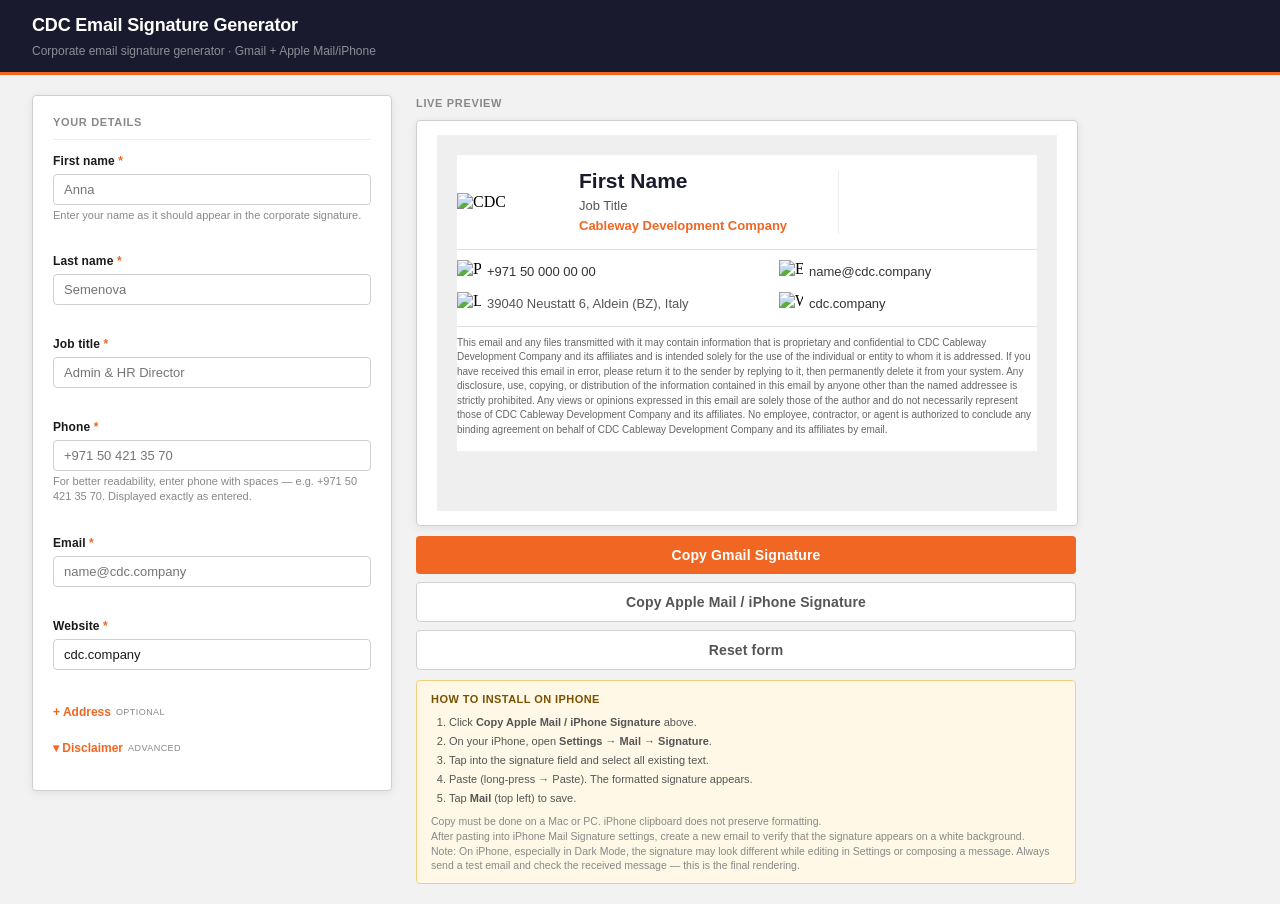
==== index.html @ 005b8495 "Initial no-award signature version with Gmail iOS scaling anchor" ====
<!DOCTYPE html>
<html lang="en">
<head>
  <meta charset="UTF-8">
  <meta name="viewport" content="width=device-width, initial-scale=1.0">
  <title>CDC Email Signature Generator</title>
  <link rel="stylesheet" href="css/generator-ui.css">
</head>
<body>

  <header id="page-header">
    <h1>CDC Email Signature Generator</h1>
    <p class="subtitle">Corporate email signature generator &middot; Gmail + Apple Mail/iPhone</p>
  </header>

  <main id="main-layout">

    <!-- ═══════════════════════════════════════════════════════════ -->
    <!--  Left panel — form                                          -->
    <!-- ═══════════════════════════════════════════════════════════ -->
    <section id="form-panel">
      <p class="panel-title">Your details</p>

      <form id="signature-form" novalidate autocomplete="on">

        <!-- First name -->
        <div class="field-group">
          <label for="first-name">First name <span class="required">*</span></label>
          <input type="text" id="first-name" name="first-name"
                 autocomplete="given-name" placeholder="Anna" maxlength="60">
          <div class="field-hint">Enter your name as it should appear in the corporate signature.</div>
          <div class="field-error" id="first-name-error" role="alert" aria-live="polite"></div>
        </div>

        <!-- Last name -->
        <div class="field-group">
          <label for="last-name">Last name <span class="required">*</span></label>
          <input type="text" id="last-name" name="last-name"
                 autocomplete="family-name" placeholder="Semenova" maxlength="60">
          <div class="field-error" id="last-name-error" role="alert" aria-live="polite"></div>
        </div>

        <!-- Job title -->
        <div class="field-group">
          <label for="job-title">Job title <span class="required">*</span></label>
          <input type="text" id="job-title" name="job-title"
                 autocomplete="organization-title"
                 placeholder="Admin &amp; HR Director" maxlength="80">
          <div class="field-error" id="job-title-error" role="alert" aria-live="polite"></div>
        </div>

        <!-- Phone -->
        <div class="field-group">
          <label for="phone">Phone <span class="required">*</span></label>
          <input type="tel" id="phone" name="phone"
                 autocomplete="tel" placeholder="+971 50 421 35 70">
          <div class="field-hint">For better readability, enter phone with spaces &mdash; e.g. +971 50 421 35 70. Displayed exactly as entered.</div>
          <div class="field-error" id="phone-error" role="alert" aria-live="polite"></div>
        </div>

        <!-- Email -->
        <div class="field-group">
          <label for="email">Email <span class="required">*</span></label>
          <input type="email" id="email" name="email"
                 autocomplete="email" placeholder="name@cdc.company">
          <div class="field-error" id="email-error" role="alert" aria-live="polite"></div>
        </div>

        <!-- Website -->
        <div class="field-group">
          <label for="website">Website <span class="required">*</span></label>
          <input type="text" id="website" name="website"
                 autocomplete="url" placeholder="cdc.company">
          <div class="field-error" id="website-error" role="alert" aria-live="polite"></div>
        </div>

        <!-- Office address (optional, collapsed) -->
        <div class="field-group">
          <button type="button" id="address-toggle" class="toggle-btn"
                  aria-expanded="false" aria-controls="address-section">
            + Address <span class="badge">optional</span>
          </button>
          <div id="address-section" class="collapsible" hidden>
            <label for="office-address">Address</label>
            <input type="text" id="office-address" name="office-address"
                   placeholder="Office 5, Building 7, Dubai" maxlength="120">
            <div class="address-hint">
              Default company address is used if left blank.
            </div>
            <div class="address-warning" id="address-warning" role="alert" aria-live="polite"></div>
          </div>
        </div>

        <!-- Disclaimer (advanced, collapsed) -->
        <div class="field-group">
          <button type="button" id="disclaimer-toggle" class="toggle-btn"
                  aria-expanded="false" aria-controls="disclaimer-section">
            &#9662; Disclaimer <span class="badge">advanced</span>
          </button>
          <div id="disclaimer-section" class="collapsible" hidden>
            <div class="disclaimer-warning">
              &#9888; Disclaimer changes require Legal / Management approval.
              Do not modify for standard use.
            </div>
            <label for="disclaimer-text">Disclaimer text</label>
            <textarea id="disclaimer-text" name="disclaimer-text" rows="7"></textarea>
            <button type="button" id="disclaimer-reset" class="btn-text-small">
              Reset to default disclaimer
            </button>
          </div>
        </div>

      </form>
    </section>

    <!-- ═══════════════════════════════════════════════════════════ -->
    <!--  Right panel — live preview + actions                       -->
    <!-- ═══════════════════════════════════════════════════════════ -->
    <section id="preview-panel">

      <p class="preview-label">Live preview</p>

      <div id="preview-warnings" aria-live="polite"></div>

      <div id="preview-chrome">
        <iframe id="preview-frame"
                title="Email signature preview"
                scrolling="no"
                frameborder="0"></iframe>
      </div>

      <div id="action-buttons">
        <button type="button" id="copy-btn" class="btn btn--primary">
          Copy Gmail Signature
        </button>
        <button type="button" id="apple-btn" class="btn btn--secondary">
          Copy Apple Mail / iPhone Signature
        </button>
        <button type="button" id="reset-btn" class="btn btn--secondary">
          Reset form
        </button>
      </div>

      <!-- iPhone install hint -->
      <div id="apple-hint">
        <p class="apple-hint-title">How to install on iPhone</p>
        <ol class="apple-hint-steps">
          <li>Click <strong>Copy Apple Mail / iPhone Signature</strong> above.</li>
          <li>On your iPhone, open <strong>Settings &rarr; Mail &rarr; Signature</strong>.</li>
          <li>Tap into the signature field and select all existing text.</li>
          <li>Paste (long-press &rarr; Paste). The formatted signature appears.</li>
          <li>Tap <strong>Mail</strong> (top left) to save.</li>
        </ol>
        <p class="apple-hint-note">Copy must be done on a Mac or PC. iPhone clipboard does not preserve formatting.</p>
        <p class="apple-hint-note">After pasting into iPhone Mail Signature settings, create a new email to verify that the signature appears on a white background.</p>
        <p class="apple-hint-note">Note: On iPhone, especially in Dark Mode, the signature may look different while editing in Settings or composing a message. Always send a test email and check the received message &mdash; this is the final rendering.</p>
      </div>

      <!-- Fallback: shown only if clipboard API is unavailable -->
      <div id="copy-fallback" hidden>
        <div class="fallback-msg">
          Automatic copy failed. Select all text in the box below and copy manually
          (Ctrl+C on Windows &middot; Cmd+C on Mac), then paste into Gmail
          Settings &rarr; See all settings &rarr; General &rarr; Signature.
        </div>
        <textarea id="fallback-html" readonly rows="8"
                  aria-label="Signature HTML for manual copy"></textarea>
      </div>

    </section>

  </main>

  <script src="js/config.js"></script>
  <script src="js/validation.js"></script>
  <script src="js/templates/gmail-template.js"></script>
  <script src="js/templates/apple-mail-template.js"></script>
  <script src="js/generator.js"></script>

</body>
</html>
---- css/generator-ui.css ----
/* ── Reset ── */
*, *::before, *::after { box-sizing: border-box; margin: 0; padding: 0; }

/* ── Variables ── */
:root {
  --orange:       #F16623;
  --orange-hover: #d9581d;
  --dark:         #1a1a2e;
  --text:         #1a1a1a;
  --text-sub:     #555;
  --text-muted:   #888;
  --bg:           #f2f2f2;
  --white:        #fff;
  --border:       #d0d0d0;
  --error:        #c0392b;
  --warn-bg:      #fff8e6;
  --warn-border:  #f0d080;
  --warn-text:    #7a5200;
  --radius:       4px;
  --shadow:       0 2px 8px rgba(0,0,0,.08);
}

body {
  font-family: Arial, Helvetica, sans-serif;
  background: var(--bg);
  color: var(--text);
  font-size: 14px;
  line-height: 1.5;
  min-height: 100vh;
}

/* ── Header ── */
#page-header {
  background: var(--dark);
  color: #fff;
  padding: 12px 32px;
  border-bottom: 3px solid var(--orange);
}

#page-header h1 {
  font-size: 18px;
  font-weight: 700;
  letter-spacing: -.01em;
}

.subtitle {
  font-size: 12px;
  color: rgba(255,255,255,.5);
  margin-top: 3px;
}

/* ── Main layout ── */
#main-layout {
  display: flex;
  align-items: flex-start;
  gap: 24px;
  max-width: 1300px;
  margin: 0 auto;
  padding: 20px 32px;
}

/* ── Form panel ── */
#form-panel {
  flex: 0 0 360px;
  background: var(--white);
  border: 1px solid var(--border);
  border-radius: var(--radius);
  padding: 18px 20px;
  box-shadow: var(--shadow);
}

.panel-title {
  font-size: 11px;
  font-weight: 700;
  text-transform: uppercase;
  letter-spacing: .06em;
  color: var(--text-muted);
  margin-bottom: 12px;
  padding-bottom: 8px;
  border-bottom: 1px solid #eee;
}

/* ── Field groups ── */
.field-group {
  margin-bottom: 12px;
}

.field-group label {
  display: block;
  font-size: 12px;
  font-weight: 700;
  color: var(--text);
  margin-bottom: 4px;
  letter-spacing: .01em;
}

.required { color: var(--orange); }

.field-group input[type="text"],
.field-group input[type="email"],
.field-group input[type="tel"] {
  width: 100%;
  padding: 7px 10px;
  border: 1px solid var(--border);
  border-radius: var(--radius);
  font-family: Arial, Helvetica, sans-serif;
  font-size: 13px;
  color: var(--text);
  background: var(--white);
  outline: none;
  transition: border-color .12s;
}

.field-group input:focus {
  border-color: var(--orange);
  box-shadow: 0 0 0 2px rgba(241,102,35,.12);
}

.field-hint {
  font-size: 11px;
  color: var(--text-muted);
  margin-top: 3px;
  line-height: 1.35;
}

.field-error {
  font-size: 11px;
  color: var(--error);
  margin-top: 3px;
  min-height: 15px;
  line-height: 1.3;
}

/* ── Toggle buttons ── */
.toggle-btn {
  background: none;
  border: none;
  padding: 5px 0;
  cursor: pointer;
  font-family: Arial, Helvetica, sans-serif;
  font-size: 12px;
  color: var(--orange);
  font-weight: 700;
  display: flex;
  align-items: center;
  gap: 5px;
  width: 100%;
  text-align: left;
}

.toggle-btn:hover { color: var(--orange-hover); }

.badge {
  font-size: 9px;
  font-weight: 400;
  color: var(--text-muted);
  text-transform: uppercase;
  letter-spacing: .05em;
}

/* ── Collapsible sections ── */
.collapsible {
  margin-top: 8px;
  padding: 12px;
  background: #fafafa;
  border: 1px solid #e8e8e8;
  border-radius: var(--radius);
}

.collapsible label {
  display: block;
  font-size: 11px;
  font-weight: 700;
  color: var(--text-sub);
  margin-bottom: 4px;
  letter-spacing: .01em;
}

.collapsible input[type="text"] {
  width: 100%;
  padding: 6px 8px;
  border: 1px solid var(--border);
  border-radius: var(--radius);
  font-family: Arial, Helvetica, sans-serif;
  font-size: 12px;
  outline: none;
  transition: border-color .12s;
}

.collapsible input[type="text"]:focus { border-color: var(--orange); }

.collapsible textarea {
  width: 100%;
  padding: 7px 8px;
  border: 1px solid var(--border);
  border-radius: var(--radius);
  font-family: Arial, Helvetica, sans-serif;
  font-size: 11px;
  color: var(--text);
  line-height: 1.45;
  resize: vertical;
  outline: none;
  transition: border-color .12s;
}

.collapsible textarea:focus { border-color: var(--orange); }

.disclaimer-warning {
  font-size: 11px;
  color: var(--warn-text);
  background: var(--warn-bg);
  border: 1px solid var(--warn-border);
  border-radius: var(--radius);
  padding: 7px 10px;
  margin-bottom: 10px;
  line-height: 1.4;
}

.address-hint {
  font-size: 10px;
  color: var(--text-muted);
  margin-top: 3px;
  line-height: 1.35;
}

.address-warning {
  font-size: 11px;
  color: var(--warn-text);
  margin-top: 3px;
  min-height: 14px;
}

.btn-text-small {
  margin-top: 8px;
  font-size: 11px;
  color: var(--text-muted);
  background: none;
  border: 1px solid var(--border);
  border-radius: var(--radius);
  padding: 4px 10px;
  cursor: pointer;
  font-family: Arial, Helvetica, sans-serif;
  transition: border-color .12s, color .12s;
}

.btn-text-small:hover { border-color: #999; color: var(--text); }

/* ── Preview panel ── */
#preview-panel { flex: 1; min-width: 0; }

.preview-label {
  font-size: 11px;
  font-weight: 700;
  text-transform: uppercase;
  letter-spacing: .06em;
  color: var(--text-muted);
  margin-bottom: 5px;
}

/* ── Warnings ── */
#preview-warnings { margin-bottom: 8px; }

.preview-warning-msg {
  font-size: 11px;
  color: var(--warn-text);
  background: var(--warn-bg);
  border: 1px solid var(--warn-border);
  border-radius: var(--radius);
  padding: 6px 10px;
  margin-bottom: 4px;
}

/* ── Preview chrome — 620px iframe + 40px padding + 2px border = 662px exact fit ── */
#preview-chrome {
  background: var(--white);
  border: 1px solid var(--border);
  border-radius: var(--radius);
  padding: 14px 20px;
  box-shadow: var(--shadow);
  overflow-x: auto;
  max-width: 662px;
}

#preview-frame {
  width: 620px;
  height: 300px;
  border: none;
  display: block;
}

/* ── Action buttons ── */
#action-buttons {
  margin-top: 10px;
  display: flex;
  flex-direction: column;
  gap: 8px;
  max-width: 660px;
}

.btn {
  display: block;
  width: 100%;
  padding: 11px 20px;
  border-radius: var(--radius);
  font-family: Arial, Helvetica, sans-serif;
  font-size: 14px;
  font-weight: 700;
  cursor: pointer;
  border: none;
  text-align: center;
  transition: background .12s, color .12s;
  letter-spacing: .01em;
}

.btn--primary { background: var(--orange); color: #fff; }
.btn--primary:hover { background: var(--orange-hover); }

.btn--primary.btn--copied { background: #2a7a2a; color: #fff; }

.btn--disabled {
  background: #f0f0f0;
  color: #b0b0b0;
  cursor: not-allowed;
  border: 1px solid #e0e0e0;
  font-weight: 400;
  font-style: italic;
}

.btn--secondary {
  background: var(--white);
  color: var(--text-sub);
  border: 1px solid var(--border);
  font-weight: 600;
}

.btn--secondary:hover { background: #f8f8f8; border-color: #999; }

/* ── Apple Mail hint ── */
#apple-hint {
  margin-top: 10px;
  max-width: 660px;
  background: var(--warn-bg);
  border: 1px solid var(--warn-border);
  border-radius: var(--radius);
  padding: 10px 14px;
}

.apple-hint-title {
  font-size: 11px;
  font-weight: 700;
  color: var(--warn-text);
  margin-bottom: 7px;
  text-transform: uppercase;
  letter-spacing: .04em;
}

.apple-hint-steps {
  font-size: 11px;
  color: var(--text-sub);
  line-height: 1.55;
  padding-left: 18px;
  margin-bottom: 7px;
}

.apple-hint-steps li { margin-bottom: 2px; }

.apple-hint-note {
  font-size: 10.5px;
  color: var(--text-muted);
  line-height: 1.4;
}

/* ── Fallback copy ── */
#copy-fallback { margin-top: 12px; max-width: 660px; }

.fallback-msg {
  font-size: 12px;
  color: var(--warn-text);
  background: var(--warn-bg);
  border: 1px solid var(--warn-border);
  border-radius: var(--radius);
  padding: 8px 10px;
  margin-bottom: 6px;
  line-height: 1.4;
}

#fallback-html {
  width: 100%;
  font-family: monospace;
  font-size: 10px;
  border: 1px solid var(--border);
  border-radius: var(--radius);
  padding: 8px;
  resize: vertical;
  color: var(--text-sub);
  background: #fafafa;
}

/* ── Responsive ── */
@media (max-width: 1100px) {
  #main-layout { flex-direction: column; }
  #form-panel  { flex: none; width: 100%; max-width: 680px; }
  #preview-panel { width: 100%; }
  #preview-chrome, #action-buttons, #apple-hint, #copy-fallback { max-width: 662px; }
}

@media (max-width: 720px) {
  #main-layout    { padding: 12px 16px; gap: 14px; }
  #page-header    { padding: 10px 16px; }
  #form-panel     { padding: 16px 14px; }
  #preview-chrome { padding: 10px 14px; }
}
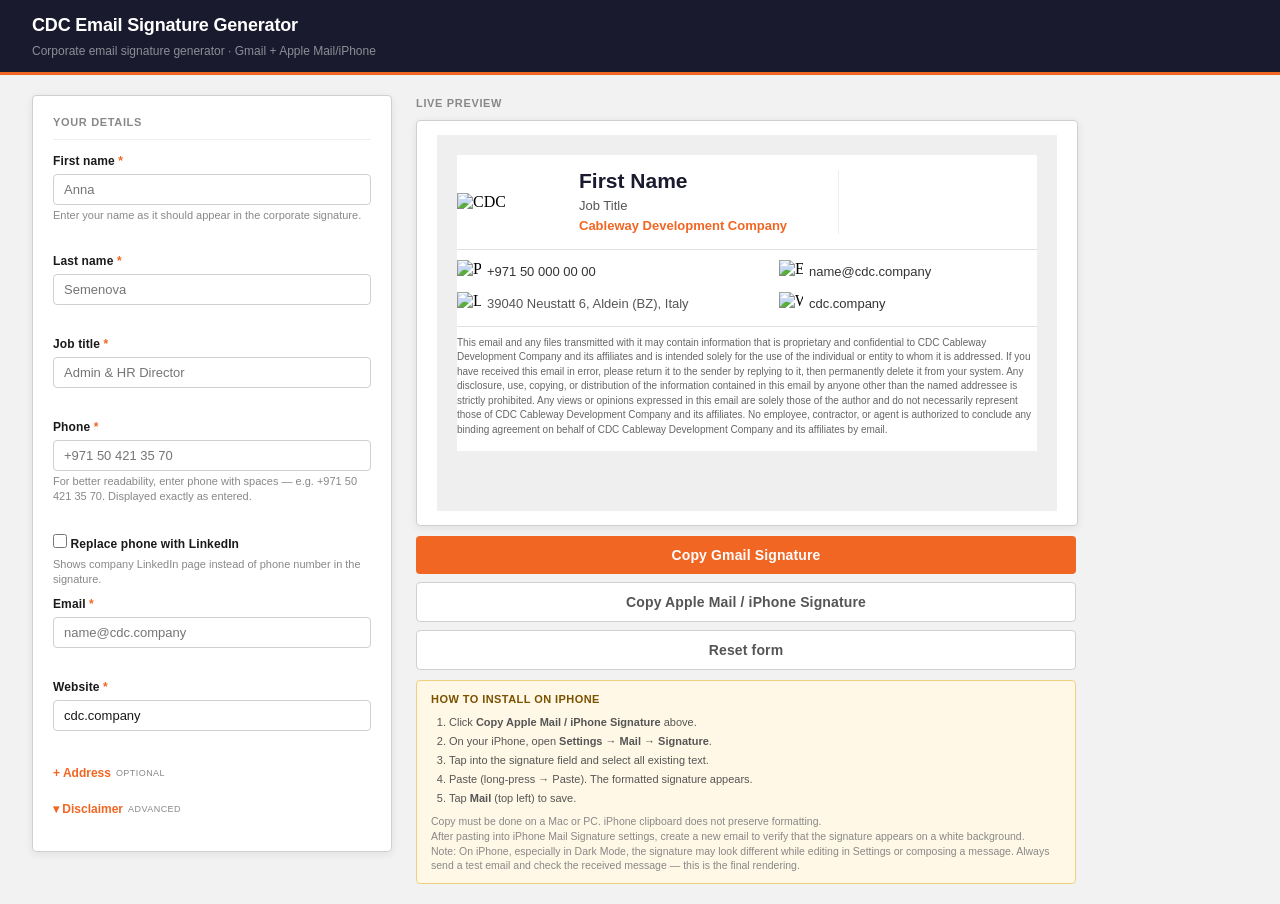
==== commit 5e554045: "Add LinkedIn option to replace phone in signature Users can now check "Replace phone with LinkedIn" " ====
--- a/index.html
+++ b/index.html
@@ -50,12 +50,29 @@
         </div>
 
         <!-- Phone -->
-        <div class="field-group">
-          <label for="phone">Phone <span class="required">*</span></label>
+        <div class="field-group" id="phone-field-group">
+          <label for="phone">Phone <span class="required" id="phone-required-star">*</span></label>
           <input type="tel" id="phone" name="phone"
                  autocomplete="tel" placeholder="+971 50 421 35 70">
           <div class="field-hint">For better readability, enter phone with spaces &mdash; e.g. +971 50 421 35 70. Displayed exactly as entered.</div>
           <div class="field-error" id="phone-error" role="alert" aria-live="polite"></div>
+        </div>
+
+        <!-- LinkedIn toggle -->
+        <div class="field-group linkedin-toggle-group">
+          <label class="checkbox-label">
+            <input type="checkbox" id="linkedin-toggle">
+            <span>Replace phone with LinkedIn</span>
+          </label>
+          <div class="field-hint">Shows company LinkedIn page instead of phone number in the signature.</div>
+        </div>
+
+        <!-- LinkedIn URL (shown when toggle is checked) -->
+        <div class="field-group" id="linkedin-field-group" hidden>
+          <label for="linkedin-url">LinkedIn URL <span class="required">*</span></label>
+          <input type="url" id="linkedin-url" name="linkedin-url"
+                 placeholder="https://www.linkedin.com/company/...">
+          <div class="field-error" id="linkedin-error" role="alert" aria-live="polite"></div>
         </div>
 
         <!-- Email -->
--- a/css/generator-ui.css
+++ b/css/generator-ui.css
@@ -131,6 +131,30 @@
   line-height: 1.3;
 }
 
+/* ── Checkbox label ── */
+.checkbox-label {
+  display: flex;
+  align-items: center;
+  gap: 7px;
+  cursor: pointer;
+  font-size: 12px;
+  font-weight: 700;
+  color: var(--text);
+  letter-spacing: .01em;
+  margin-bottom: 0;
+  user-select: none;
+}
+
+.checkbox-label input[type="checkbox"] {
+  width: 14px;
+  height: 14px;
+  accent-color: var(--orange);
+  cursor: pointer;
+  flex-shrink: 0;
+}
+
+.linkedin-toggle-group { margin-bottom: 8px; }
+
 /* ── Toggle buttons ── */
 .toggle-btn {
   background: none;
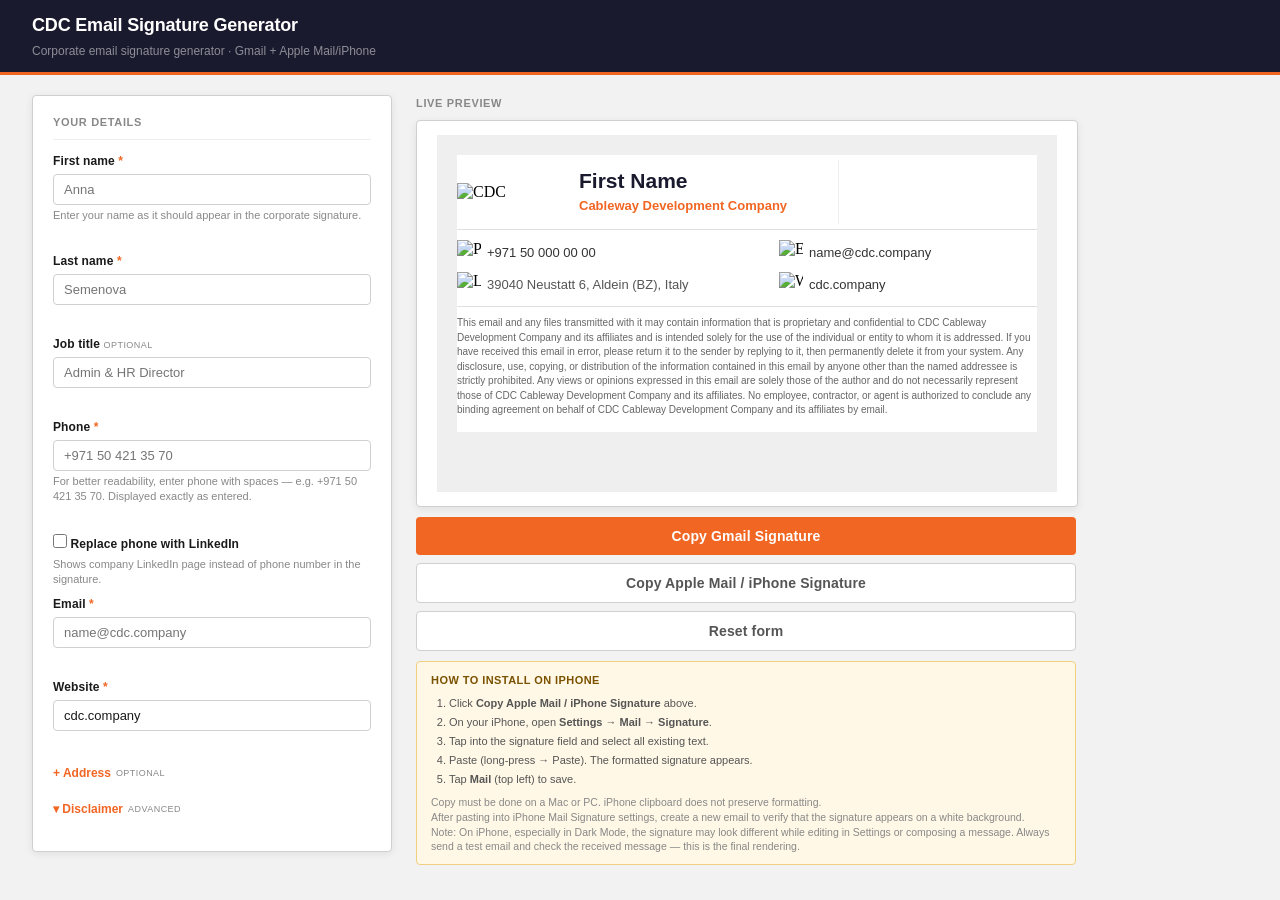
==== commit 2749ffc1: "Make job title optional — hides from signature when empty Co-Authored-By: Claude Sonnet 4.6 <noreply" ====
--- a/index.html
+++ b/index.html
@@ -42,7 +42,7 @@
 
         <!-- Job title -->
         <div class="field-group">
-          <label for="job-title">Job title <span class="required">*</span></label>
+          <label for="job-title">Job title <span class="badge">optional</span></label>
           <input type="text" id="job-title" name="job-title"
                  autocomplete="organization-title"
                  placeholder="Admin &amp; HR Director" maxlength="80">
